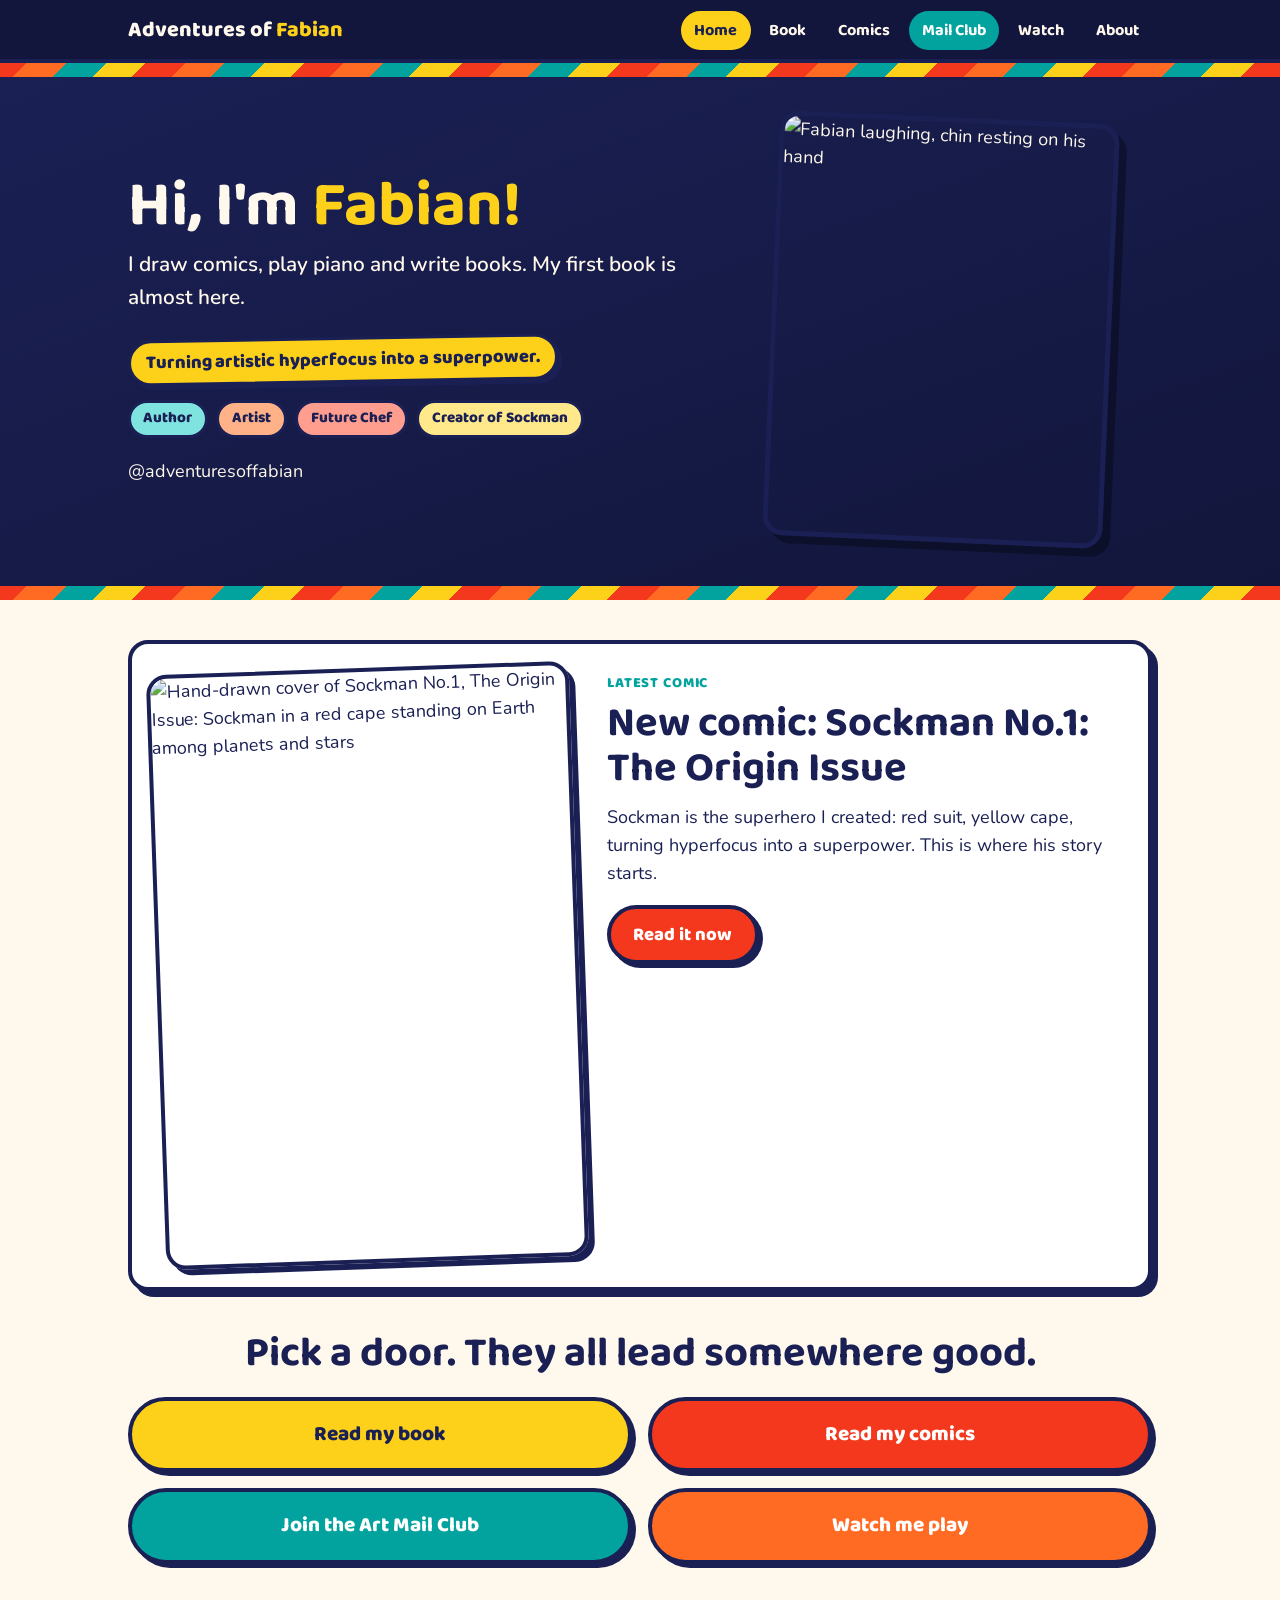
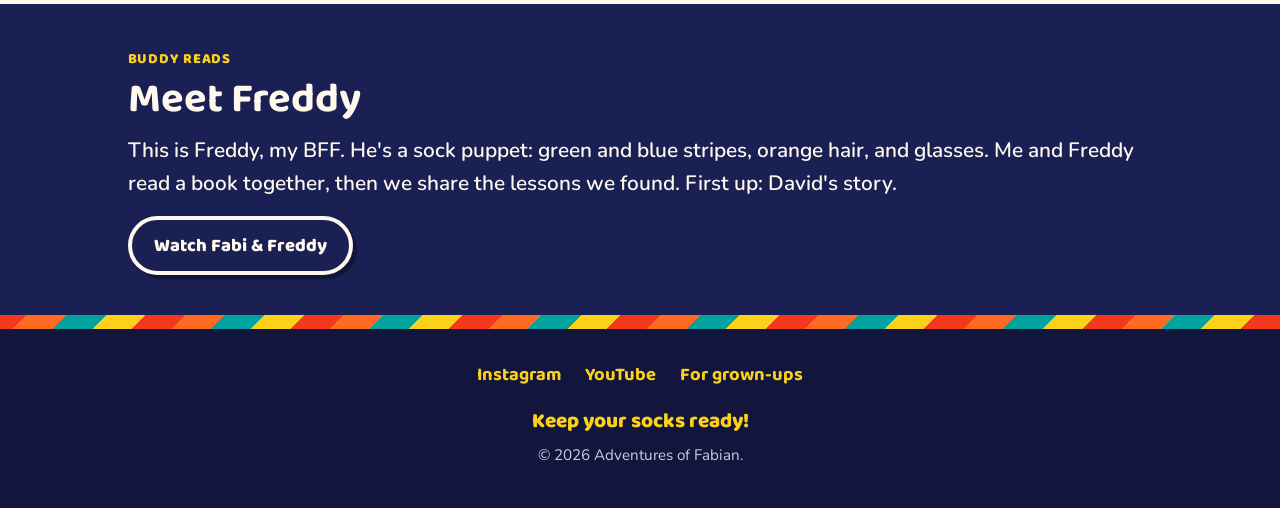
==== fabian/index.html @ 47131b20 "Add Adventures of Fabian site (7 pages, text files)" ====
<!DOCTYPE html>
<html lang="en">
<head>
  <meta charset="utf-8">
  <meta name="viewport" content="width=device-width, initial-scale=1">
  <title>Adventures of Fabian — Hi, I'm Fabian!</title>
  <meta name="description" content="Hi, I'm Fabian! Author, artist, future chef, and creator of Sockman. Read my comics, peek at my book, and join the Art Mail Club.">
  <link rel="preconnect" href="https://fonts.googleapis.com">
  <link rel="preconnect" href="https://fonts.gstatic.com" crossorigin>
  <link href="https://fonts.googleapis.com/css2?family=Baloo+2:wght@600;700;800&family=Nunito:ital,wght@0,400;0,600;0,700;0,800;1,600&display=swap" rel="stylesheet">
  <link rel="stylesheet" href="style.css">
</head>
<body>
  <header class="site-header">
    <div class="header-inner">
      <a class="brand" href="index.html">Adventures of <span>Fabian</span></a>
      <nav class="nav" aria-label="Main">
        <a href="index.html" aria-current="page">Home</a>
        <a href="book.html">Book</a>
        <a href="comics.html">Comics</a>
        <a href="mail-club.html" class="join">Mail Club</a>
        <a href="watch.html">Watch</a>
        <a href="about.html">About</a>
      </nav>
    </div>
  </header>
  <div class="stripe" aria-hidden="true"></div>

  <main>
    <section class="hero">
      <div class="wrap hero-grid">
        <div>
          <h1>Hi, I'm <span class="yellow">Fabian!</span></h1>
          <p class="lede">I draw comics, play piano and write books. My first book is almost here.</p>
          <span class="tagline">Turning artistic hyperfocus into a superpower.</span>
          <div class="chips" aria-label="What Fabian does">
            <span class="chip">Author</span>
            <span class="chip">Artist</span>
            <span class="chip">Future Chef</span>
            <span class="chip">Creator of Sockman</span>
          </div>
          <p>@adventuresoffabian</p>
        </div>
        <img class="hero-photo" src="assets/fabian-laughing.jpg" alt="Fabian laughing, chin resting on his hand" width="1152" height="2048">
      </div>
    </section>

    <div class="stripe" aria-hidden="true"></div>

    <section class="block">
      <div class="wrap">
        <div class="card lift">
          <div class="media-grid">
            <figure>
              <img class="framed rotate" src="assets/sockman-cover.jpg" alt="Hand-drawn cover of Sockman No.1, The Origin Issue: Sockman in a red cape standing on Earth among planets and stars" width="910" height="1287">
            </figure>
            <div>
              <span class="kicker">Latest comic</span>
              <h2>New comic: Sockman No.1: The Origin Issue</h2>
              <p>Sockman is the superhero I created: red suit, yellow cape, turning hyperfocus into a superpower. This is where his story starts.</p>
              <div class="btn-row">
                <a class="btn red" href="comics.html">Read it now</a>
              </div>
            </div>
          </div>
        </div>
      </div>
    </section>

    <section class="block" style="padding-top: 0;">
      <div class="wrap">
        <h2 style="text-align: center;">Pick a door. They all lead somewhere good.</h2>
        <div class="btn-grid" style="margin-top: 1.25rem;">
          <a class="btn yellow" href="book.html">Read my book</a>
          <a class="btn red" href="comics.html">Read my comics</a>
          <a class="btn teal" href="mail-club.html">Join the Art Mail Club</a>
          <a class="btn orange" href="watch.html">Watch me play</a>
        </div>
      </div>
    </section>

    <section class="block indigo">
      <div class="wrap">
        <span class="kicker" style="color: var(--yellow);">Buddy Reads</span>
        <h2>Meet Freddy</h2>
        <p class="lede">This is Freddy, my BFF. He's a sock puppet: green and blue stripes, orange hair, and glasses. Me and Freddy read a book together, then we share the lessons we found. First up: David's story.</p>
        <div class="btn-row">
          <a class="btn ghost" href="watch.html">Watch Fabi &amp; Freddy</a>
        </div>
      </div>
    </section>
  </main>

  <div class="stripe" aria-hidden="true"></div>
  <footer class="site-footer">
    <div class="wrap">
      <nav class="footer-links" aria-label="Footer">
        <a href="https://www.instagram.com/adventuresoffabian/" target="_blank" rel="noopener">Instagram</a>
        <a href="https://youtube.com/@theadventuresoffabian" target="_blank" rel="noopener">YouTube</a>
        <a href="grown-ups.html">For grown-ups</a>
      </nav>
      <p class="signoff">Keep your socks ready!</p>
      <p class="copyright">&copy; 2026 Adventures of Fabian.</p>
    </div>
  </footer>
</body>
</html>
---- fabian/style.css ----
/* Adventures of Fabian — shared styles
   Brand system from the fabian-s-website base: indigo / yellow / teal /
   red / orange / cream, Baloo 2 headings + Nunito body, thick indigo
   borders, hard offset shadows, sock-stripe dividers. */

:root {
  --indigo: #1a2054;
  --indigo-deep: #12163c;
  --yellow: #fdd11a;
  --orange: #ff6b23;
  --teal: #02a39e;
  --red: #f4381d;
  --cream: #fff8ec;
  --card: #ffffff;
  --muted: #454a7d;
  --ink: #1a2054;
  --chip-teal: #7fe3df;
  --chip-peach: #ffb287;
  --chip-pink: #ff9d8f;
  --perk-yellow: #ffe98a;
  --perk-teal: #9be8e5;
  --perk-peach: #ffc4a3;
  --shadow: 6px 6px 0 var(--indigo);
  --shadow-sm: 4px 4px 0 var(--indigo);
  --radius: 20px;
  --max: 1060px;
}

* { box-sizing: border-box; }

html { scroll-behavior: smooth; }

body {
  margin: 0;
  background: var(--cream);
  color: var(--ink);
  font-family: "Nunito", system-ui, -apple-system, "Segoe UI", sans-serif;
  font-size: 1.125rem;
  line-height: 1.55;
}

h1, h2, h3, .btn, .kicker, .chip, .nav a, .brand {
  font-family: "Baloo 2", "Nunito", system-ui, sans-serif;
}

h1 { font-size: clamp(2.4rem, 7vw, 4rem); line-height: 1.05; margin: 0 0 .5rem; }
h2 { font-size: clamp(1.8rem, 5vw, 2.6rem); line-height: 1.1; margin: 0 0 .75rem; }
h3 { font-size: 1.35rem; margin: 0 0 .5rem; }
p { margin: 0 0 1rem; }
p:last-child { margin-bottom: 0; }

a { color: var(--indigo); }
a:focus-visible, button:focus-visible, summary:focus-visible {
  outline: 4px solid var(--orange);
  outline-offset: 2px;
}

.wrap { max-width: var(--max); margin: 0 auto; padding: 0 1.1rem; }

/* Sock-stripe divider: repeating red / yellow / teal / orange bands */
.stripe {
  height: 14px;
  background: repeating-linear-gradient(
    -45deg,
    var(--red) 0 28px,
    var(--yellow) 28px 56px,
    var(--teal) 56px 84px,
    var(--orange) 84px 112px
  );
}

/* ---------- Header + nav ---------- */
.site-header {
  background: var(--indigo-deep);
  color: var(--cream);
  position: sticky;
  top: 0;
  z-index: 50;
  border-bottom: 4px solid var(--indigo);
}
.header-inner {
  max-width: var(--max);
  margin: 0 auto;
  padding: .7rem 1.1rem .55rem;
  display: flex;
  flex-wrap: wrap;
  align-items: center;
  gap: .4rem 1.25rem;
}
.brand {
  color: var(--cream);
  text-decoration: none;
  font-weight: 800;
  font-size: 1.35rem;
  line-height: 1.1;
  white-space: nowrap;
}
.brand span { color: var(--yellow); }
.nav {
  display: flex;
  gap: .35rem;
  flex-wrap: wrap;
  margin-left: auto;
}
.nav a {
  color: var(--cream);
  text-decoration: none;
  font-weight: 700;
  font-size: 1.02rem;
  padding: .3rem .7rem;
  border-radius: 999px;
  border: 2px solid transparent;
  white-space: nowrap;
}
.nav a:hover { background: rgba(255, 255, 255, .12); }
.nav a[aria-current="page"] {
  background: var(--yellow);
  color: var(--indigo);
  border-color: var(--yellow);
}
.nav a.join { background: var(--teal); color: #fff; }
.nav a.join:hover { background: #01857f; }

/* ---------- Hero / sections ---------- */
.hero {
  background: linear-gradient(160deg, var(--indigo) 0%, var(--indigo-deep) 100%);
  color: var(--cream);
  padding: 2.5rem 0 2.75rem;
}
.hero .yellow { color: var(--yellow); }
.hero-grid {
  display: grid;
  gap: 1.75rem;
  align-items: center;
}
@media (min-width: 760px) {
  .hero-grid { grid-template-columns: 1.15fr .85fr; }
}
.hero-photo {
  width: min(100%, 340px);
  aspect-ratio: 4 / 5;
  object-fit: cover;
  object-position: center 30%;
  margin: 0 auto;
  border: 5px solid var(--indigo);
  border-radius: var(--radius);
  box-shadow: 8px 8px 0 rgba(0, 0, 0, .35);
  transform: rotate(2.5deg);
  display: block;
}
.lede { font-size: 1.3rem; font-weight: 600; }
.tagline {
  display: inline-block;
  margin-top: .5rem;
  background: var(--yellow);
  color: var(--indigo);
  font-family: "Baloo 2", sans-serif;
  font-weight: 800;
  font-size: 1.15rem;
  padding: .35rem .9rem;
  border: 3px solid var(--indigo);
  border-radius: 999px;
  box-shadow: var(--shadow-sm);
  transform: rotate(-1deg);
}

.chips { display: flex; flex-wrap: wrap; gap: .5rem; margin: 1.1rem 0 1.25rem; }
.chip {
  font-weight: 800;
  font-size: .95rem;
  padding: .25rem .8rem;
  border: 3px solid var(--indigo);
  border-radius: 999px;
  color: var(--indigo);
}
.chip:nth-child(4n+1) { background: var(--chip-teal); }
.chip:nth-child(4n+2) { background: var(--chip-peach); }
.chip:nth-child(4n+3) { background: var(--chip-pink); }
.chip:nth-child(4n+4) { background: var(--perk-yellow); }

section.block { padding: 2.5rem 0; }
section.block.yellow { background: var(--yellow); }
section.block.indigo { background: var(--indigo); color: var(--cream); }
section.block.indigo h2, section.block.indigo h3 { color: var(--cream); }
section.block.indigo .muted { color: #c9cdea; }

.kicker {
  display: inline-block;
  font-weight: 800;
  letter-spacing: .06em;
  text-transform: uppercase;
  font-size: .9rem;
  margin-bottom: .4rem;
  color: var(--teal);
}
.muted { color: var(--muted); }

/* ---------- Cards + buttons ---------- */
.card {
  background: var(--card);
  border: 4px solid var(--indigo);
  border-radius: var(--radius);
  box-shadow: var(--shadow);
  padding: 1.5rem;
}
.card.lift { transition: transform .15s ease, box-shadow .15s ease; }
.card.lift:hover { transform: translateY(-4px); box-shadow: 8px 10px 0 var(--indigo); }

.btn {
  display: inline-block;
  font-weight: 800;
  font-size: 1.15rem;
  text-decoration: none;
  text-align: center;
  padding: .7rem 1.4rem;
  border: 4px solid var(--indigo);
  border-radius: 999px;
  box-shadow: var(--shadow-sm);
  cursor: pointer;
  transition: transform .12s ease, box-shadow .12s ease;
}
.btn:hover { transform: translateY(-2px); box-shadow: 6px 6px 0 var(--indigo); }
.btn:active { transform: translateY(1px); box-shadow: 2px 2px 0 var(--indigo); }
.btn.yellow { background: var(--yellow); color: var(--indigo); }
.btn.teal { background: var(--teal); color: #fff; }
.btn.red { background: var(--red); color: #fff; }
.btn.orange { background: var(--orange); color: #fff; }
.btn.cream { background: var(--cream); color: var(--indigo); }
.btn.ghost {
  background: transparent;
  color: var(--cream);
  border-color: var(--cream);
  box-shadow: 4px 4px 0 rgba(0, 0, 0, .35);
}
.btn-row { display: flex; flex-wrap: wrap; gap: .8rem; margin-top: 1.1rem; }

.btn-grid {
  display: grid;
  gap: 1rem;
  grid-template-columns: 1fr;
}
@media (min-width: 620px) {
  .btn-grid { grid-template-columns: 1fr 1fr; }
}
.btn-grid .btn {
  font-size: 1.3rem;
  padding: 1.1rem 1rem;
}

.badge {
  display: inline-block;
  font-family: "Baloo 2", sans-serif;
  font-weight: 800;
  background: var(--red);
  color: #fff;
  border: 3px solid var(--indigo);
  border-radius: 999px;
  padding: .2rem .9rem;
  box-shadow: var(--shadow-sm);
  transform: rotate(-2deg);
}

.coming-soon {
  border: 4px dashed var(--indigo);
  border-radius: var(--radius);
  padding: 1.25rem 1.5rem;
  background: rgba(255, 255, 255, .6);
}
.coming-soon h3 { margin-bottom: .25rem; }

/* ---------- Media ---------- */
figure { margin: 0; }
img { max-width: 100%; height: auto; }
.framed {
  border: 4px solid var(--indigo);
  border-radius: var(--radius);
  box-shadow: var(--shadow);
  display: block;
}
.framed.rotate { transform: rotate(-2deg); }
figcaption {
  font-family: "Baloo 2", sans-serif;
  font-weight: 700;
  text-align: center;
  margin-top: .7rem;
  color: var(--muted);
}

.media-grid {
  display: grid;
  gap: 1.75rem;
  align-items: start;
}
@media (min-width: 760px) {
  .media-grid { grid-template-columns: .9fr 1.1fr; }
  .media-grid.flip { grid-template-columns: 1.1fr .9fr; }
}
.media-grid img { width: 100%; }

.video-card { max-width: 420px; margin: 0 auto; }
video {
  width: 100%;
  display: block;
  border: 4px solid var(--indigo);
  border-radius: var(--radius);
  box-shadow: var(--shadow);
  background: #000;
}
.video-grid {
  display: grid;
  gap: 2rem;
  grid-template-columns: 1fr;
}
@media (min-width: 760px) {
  .video-grid { grid-template-columns: 1fr 1fr; }
}
.video-grid .span { grid-column: 1 / -1; }

.yt-wrap {
  position: relative;
  width: 100%;
  max-width: 720px;
  margin: 0 auto;
  aspect-ratio: 16 / 9;
  border: 4px solid var(--indigo);
  border-radius: var(--radius);
  box-shadow: var(--shadow);
  overflow: hidden;
  background: #000;
}
.yt-wrap iframe {
  position: absolute;
  inset: 0;
  width: 100%;
  height: 100%;
  border: 0;
}

/* ---------- Carousel ---------- */
.carousel { position: relative; max-width: 560px; margin-inline: auto; }
.carousel-track {
  display: flex;
  gap: 1.25rem;
  overflow-x: auto;
  scroll-snap-type: x mandatory;
  scroll-behavior: smooth;
  padding: .5rem .5rem 1rem;
  -webkit-overflow-scrolling: touch;
}
.carousel-track figure {
  flex: 0 0 100%;
  scroll-snap-align: start;
}
.carousel-track img {
  width: 100%;
  border: 4px solid var(--indigo);
  border-radius: var(--radius);
  box-shadow: var(--shadow);
}
.carousel-controls {
  display: flex;
  align-items: center;
  justify-content: center;
  gap: 1rem;
  margin-top: .5rem;
}
.carousel-btn {
  font-family: "Baloo 2", sans-serif;
  font-weight: 800;
  font-size: 1.1rem;
  background: var(--yellow);
  color: var(--indigo);
  border: 4px solid var(--indigo);
  border-radius: 999px;
  box-shadow: var(--shadow-sm);
  padding: .4rem 1.1rem;
  cursor: pointer;
}
.carousel-btn:hover { transform: translateY(-2px); }
.carousel-btn:disabled { opacity: .45; cursor: default; transform: none; }
.dots { display: flex; gap: .5rem; }
.dot {
  width: 16px;
  height: 16px;
  border-radius: 50%;
  border: 3px solid var(--indigo);
  background: #fff;
  cursor: pointer;
  padding: 0;
}
.dot[aria-current="true"] { background: var(--teal); }

/* ---------- Lists ---------- */
.lessons {
  list-style: none;
  counter-reset: lesson;
  padding: 0;
  margin: 0;
  display: grid;
  gap: .7rem;
}
.lessons li {
  counter-increment: lesson;
  background: var(--card);
  border: 3px solid var(--indigo);
  border-radius: 14px;
  padding: .7rem 1rem .7rem 3.2rem;
  position: relative;
  font-weight: 600;
}
.lessons li::before {
  content: counter(lesson);
  position: absolute;
  left: .8rem;
  top: 50%;
  transform: translateY(-50%);
  font-family: "Baloo 2", sans-serif;
  font-weight: 800;
  font-size: 1.3rem;
  background: var(--yellow);
  color: var(--indigo);
  width: 1.9rem;
  height: 1.9rem;
  line-height: 1.9rem;
  text-align: center;
  border: 3px solid var(--indigo);
  border-radius: 50%;
}

.perks { list-style: none; padding: 0; margin: 0 0 1rem; display: grid; gap: .6rem; }
.perks li {
  font-weight: 700;
  padding: .6rem 1rem;
  border: 3px solid var(--indigo);
  border-radius: 12px;
}
.perks li:nth-child(3n+1) { background: var(--perk-yellow); }
.perks li:nth-child(3n+2) { background: var(--perk-teal); }
.perks li:nth-child(3n+3) { background: var(--perk-peach); }

.form-frame {
  width: 100%;
  height: 820px;
  border: 4px solid var(--indigo);
  border-radius: var(--radius);
  box-shadow: var(--shadow);
  background: #fff;
}

.price-row { display: flex; flex-wrap: wrap; gap: 1rem; margin: 1.1rem 0; }
.price-card {
  flex: 1 1 200px;
  background: var(--card);
  border: 4px solid var(--indigo);
  border-radius: var(--radius);
  box-shadow: var(--shadow-sm);
  padding: 1rem 1.25rem;
  text-align: center;
}
.price-card .format { font-family: "Baloo 2", sans-serif; font-weight: 800; font-size: 1.2rem; }
.price-card .price { font-family: "Baloo 2", sans-serif; font-weight: 800; font-size: 1.9rem; color: var(--teal); }

.prompt-line {
  font-family: "Baloo 2", sans-serif;
  font-weight: 800;
  font-size: 1.35rem;
  text-align: center;
  background: var(--perk-yellow);
  border: 4px solid var(--indigo);
  border-radius: var(--radius);
  box-shadow: var(--shadow);
  padding: 1.25rem 1.5rem;
  transform: rotate(-.6deg);
}
.prompt-line a { color: var(--indigo); }

.draft-banner {
  background: var(--red);
  color: #fff;
  font-family: "Baloo 2", sans-serif;
  font-weight: 800;
  text-align: center;
  padding: .7rem 1rem;
  border: 4px solid var(--indigo);
  border-radius: var(--radius);
  box-shadow: var(--shadow-sm);
  margin-bottom: 1.5rem;
}

/* ---------- Footer ---------- */
.site-footer {
  background: var(--indigo-deep);
  color: var(--cream);
  padding: 2rem 0 2.5rem;
  text-align: center;
}
.site-footer a { color: var(--yellow); font-weight: 700; }
.footer-links {
  display: flex;
  flex-wrap: wrap;
  justify-content: center;
  gap: .6rem 1.5rem;
  margin-bottom: 1rem;
  font-family: "Baloo 2", sans-serif;
  font-weight: 700;
  font-size: 1.15rem;
}
.footer-links a { text-decoration: none; }
.footer-links a:hover { text-decoration: underline; }
.signoff {
  font-family: "Baloo 2", sans-serif;
  font-weight: 800;
  font-size: 1.3rem;
  color: var(--yellow);
  margin-bottom: .4rem;
}
.copyright { color: #c9cdea; font-size: .95rem; margin: 0; }

/* ---------- Dark mode (base site parity) ---------- */
@media (prefers-color-scheme: dark) {
  :root {
    --cream: #12163c;
    --card: #1e2563;
    --ink: #fff8ec;
    --muted: #c9cdea;
    --shadow: 6px 6px 0 #fdd11a;
    --shadow-sm: 4px 4px 0 #fdd11a;
  }
  .chip, .tagline, .price-card .price { color: var(--indigo); }
  .coming-soon { background: rgba(255, 255, 255, .08); }
  section.block.yellow { background: #8a6d00; }
  section.block.yellow h2, section.block.yellow p { color: #fff8ec; }
}

/* ---------- Reduced motion ---------- */
@media (prefers-reduced-motion: reduce) {
  html { scroll-behavior: auto; }
  *, *::before, *::after {
    transition: none !important;
    animation: none !important;
  }
  .hero-photo, .tagline, .badge, .prompt-line, .framed.rotate { transform: none !important; }
  .carousel-track { scroll-behavior: auto; }
}
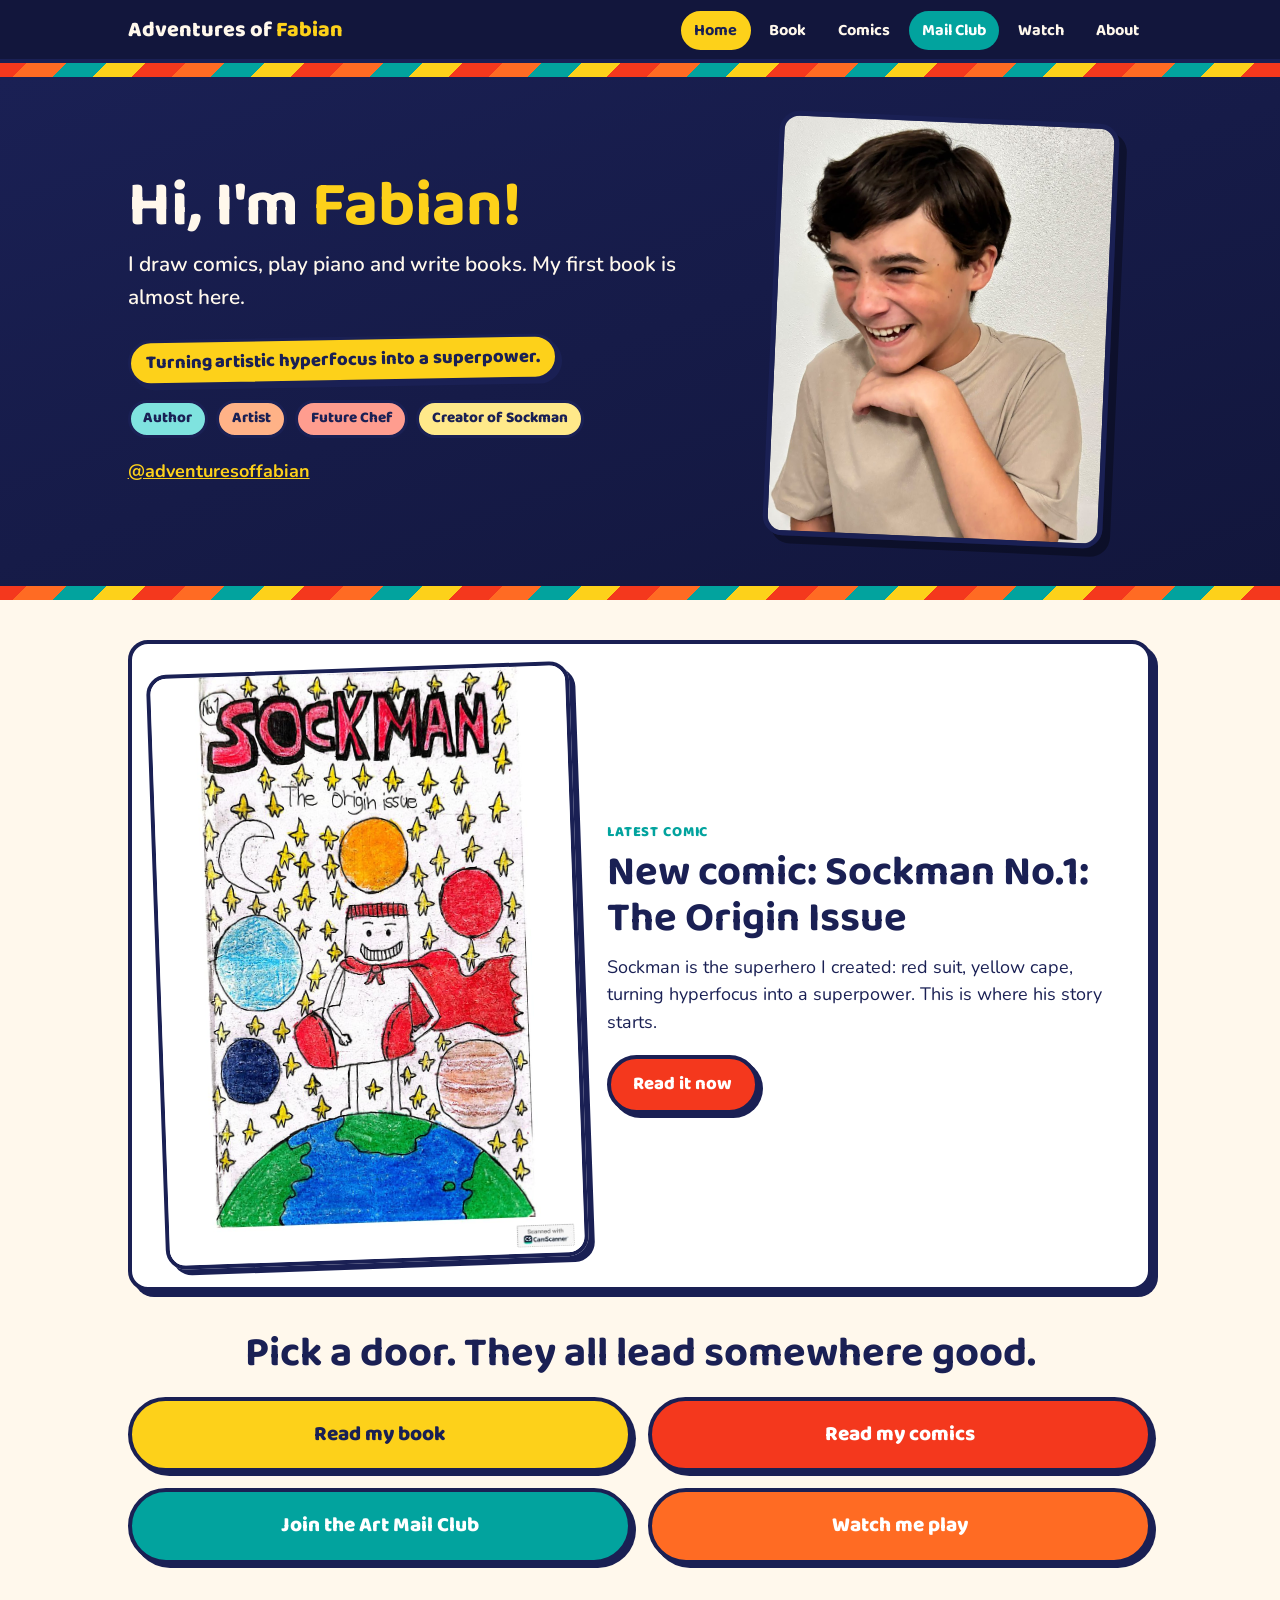
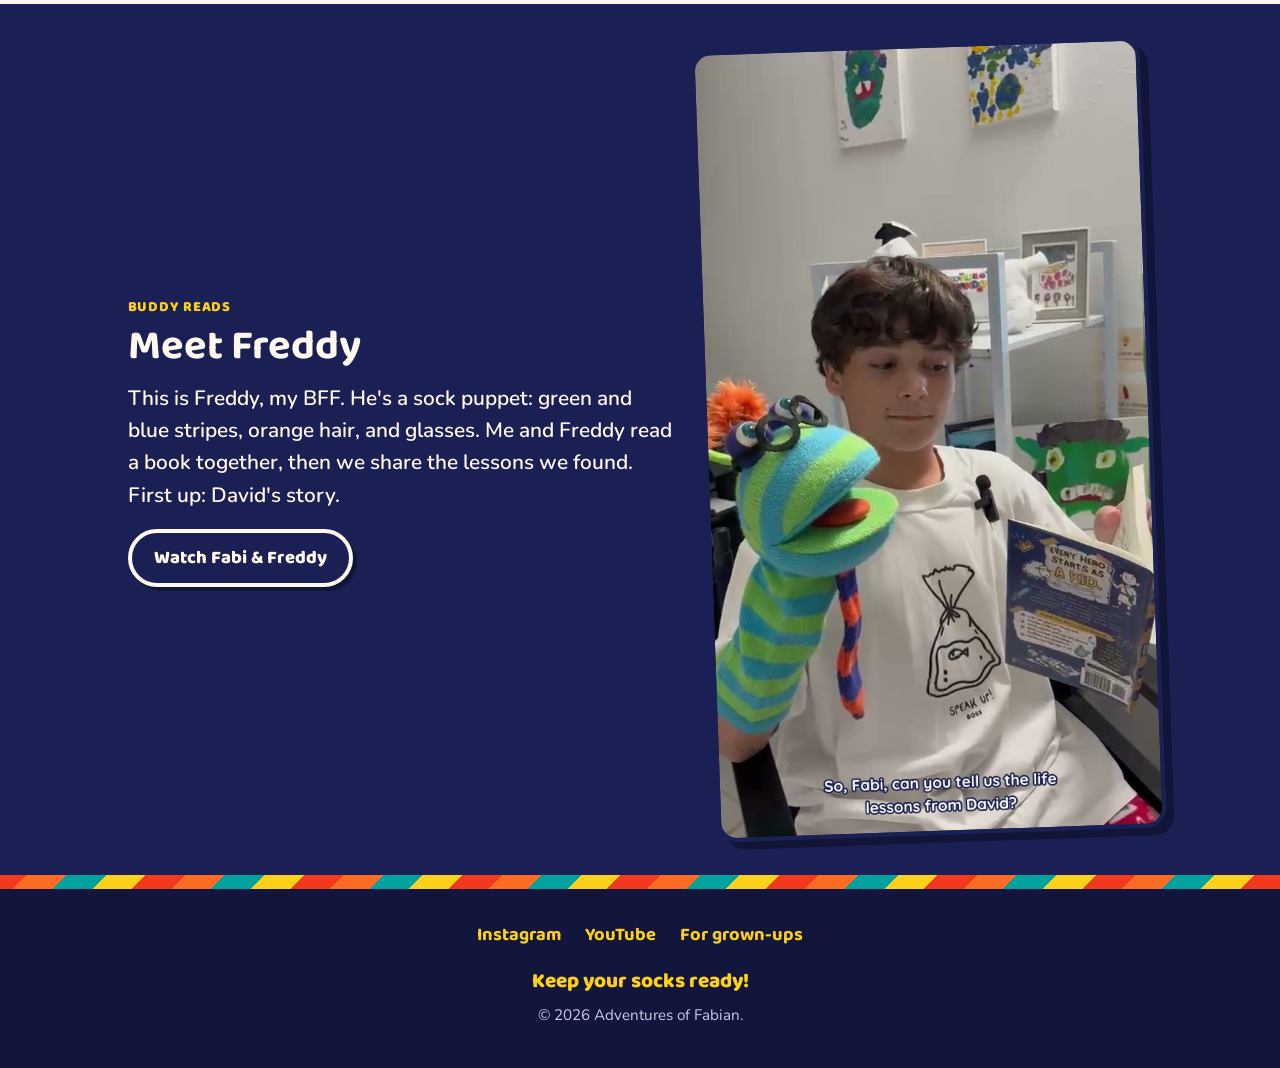
==== commit 62f62880: "Fabian site UX/UI pass: mobile header, carousel height sync, jump nav, Freddy photo, handle link" ====
--- a/fabian/index.html
+++ b/fabian/index.html
@@ -39,7 +39,7 @@
             <span class="chip">Future Chef</span>
             <span class="chip">Creator of Sockman</span>
           </div>
-          <p>@adventuresoffabian</p>
+          <p><a class="handle" href="https://www.instagram.com/adventuresoffabian/" target="_blank" rel="noopener">@adventuresoffabian</a></p>
         </div>
         <img class="hero-photo" src="assets/fabian-laughing.jpg" alt="Fabian laughing, chin resting on his hand" width="1152" height="2048">
       </div>
@@ -81,11 +81,18 @@
 
     <section class="block indigo">
       <div class="wrap">
-        <span class="kicker" style="color: var(--yellow);">Buddy Reads</span>
-        <h2>Meet Freddy</h2>
-        <p class="lede">This is Freddy, my BFF. He's a sock puppet: green and blue stripes, orange hair, and glasses. Me and Freddy read a book together, then we share the lessons we found. First up: David's story.</p>
-        <div class="btn-row">
-          <a class="btn ghost" href="watch.html">Watch Fabi &amp; Freddy</a>
+        <div class="media-grid flip">
+          <div>
+            <span class="kicker" style="color: var(--yellow);">Buddy Reads</span>
+            <h2>Meet Freddy</h2>
+            <p class="lede">This is Freddy, my BFF. He's a sock puppet: green and blue stripes, orange hair, and glasses. Me and Freddy read a book together, then we share the lessons we found. First up: David's story.</p>
+            <div class="btn-row">
+              <a class="btn ghost" href="watch.html">Watch Fabi &amp; Freddy</a>
+            </div>
+          </div>
+          <figure>
+            <img class="framed rotate freddy-photo" src="assets/poster-short.jpg" alt="Fabian and Freddy the sock puppet holding up David's Secret Diary" width="576" height="1024">
+          </figure>
         </div>
       </div>
     </section>
--- a/fabian/style.css
+++ b/fabian/style.css
@@ -121,6 +121,13 @@
 .nav a.join { background: var(--teal); color: #fff; }
 .nav a.join:hover { background: #01857f; }
 
+/* On phones the two-row header would eat ~110px of sticky viewport —
+   let it scroll away; the sticky bar stays on desktop. */
+@media (max-width: 759px) {
+  .site-header { position: static; }
+  .header-inner { padding: .6rem 1.1rem .5rem; }
+}
+
 /* ---------- Hero / sections ---------- */
 .hero {
   background: linear-gradient(160deg, var(--indigo) 0%, var(--indigo-deep) 100%);
@@ -128,6 +135,7 @@
   padding: 2.5rem 0 2.75rem;
 }
 .hero .yellow { color: var(--yellow); }
+.hero a.handle { color: var(--yellow); font-weight: 700; }
 .hero-grid {
   display: grid;
   gap: 1.75rem;
@@ -162,6 +170,9 @@
   border-radius: 999px;
   box-shadow: var(--shadow-sm);
   transform: rotate(-1deg);
+}
+@media (max-width: 480px) {
+  .tagline { font-size: 1.02rem; }
 }
 
 .chips { display: flex; flex-wrap: wrap; gap: .5rem; margin: 1.1rem 0 1.25rem; }
@@ -292,7 +303,7 @@
   align-items: start;
 }
 @media (min-width: 760px) {
-  .media-grid { grid-template-columns: .9fr 1.1fr; }
+  .media-grid { grid-template-columns: .9fr 1.1fr; align-items: center; }
   .media-grid.flip { grid-template-columns: 1.1fr .9fr; }
 }
 .media-grid img { width: 100%; }
@@ -337,7 +348,7 @@
 }
 
 /* ---------- Carousel ---------- */
-.carousel { position: relative; max-width: 560px; margin-inline: auto; }
+.carousel { position: relative; max-width: 480px; margin-inline: auto; }
 .carousel-track {
   display: flex;
   gap: 1.25rem;
@@ -346,6 +357,8 @@
   scroll-behavior: smooth;
   padding: .5rem .5rem 1rem;
   -webkit-overflow-scrolling: touch;
+  align-items: flex-start;
+  transition: height .25s ease;
 }
 .carousel-track figure {
   flex: 0 0 100%;
@@ -375,13 +388,15 @@
   box-shadow: var(--shadow-sm);
   padding: .4rem 1.1rem;
   cursor: pointer;
+  white-space: nowrap;
+  flex-shrink: 0;
 }
 .carousel-btn:hover { transform: translateY(-2px); }
 .carousel-btn:disabled { opacity: .45; cursor: default; transform: none; }
-.dots { display: flex; gap: .5rem; }
+.dots { display: flex; gap: .6rem; }
 .dot {
-  width: 16px;
-  height: 16px;
+  width: 22px;
+  height: 22px;
   border-radius: 50%;
   border: 3px solid var(--indigo);
   background: #fff;
@@ -389,6 +404,30 @@
   padding: 0;
 }
 .dot[aria-current="true"] { background: var(--teal); }
+
+/* ---------- Jump nav (Watch page) ---------- */
+.jump-nav { display: flex; flex-wrap: wrap; gap: .5rem; margin-top: 1.1rem; }
+.jump-nav a {
+  font-family: "Baloo 2", sans-serif;
+  font-weight: 800;
+  font-size: 1rem;
+  color: var(--indigo);
+  background: #fff;
+  border: 3px solid var(--indigo);
+  border-radius: 999px;
+  padding: .3rem .9rem;
+  text-decoration: none;
+  box-shadow: var(--shadow-sm);
+}
+.jump-nav a:hover { background: var(--yellow); }
+section[id] { scroll-margin-top: 90px; }
+
+/* Freddy portrait on Home: capped so it never dominates the section */
+.freddy-photo {
+  width: min(100%, 280px);
+  margin: 0 auto;
+  box-shadow: 8px 8px 0 rgba(0, 0, 0, .35);
+}
 
 /* ---------- Lists ---------- */
 .lessons {
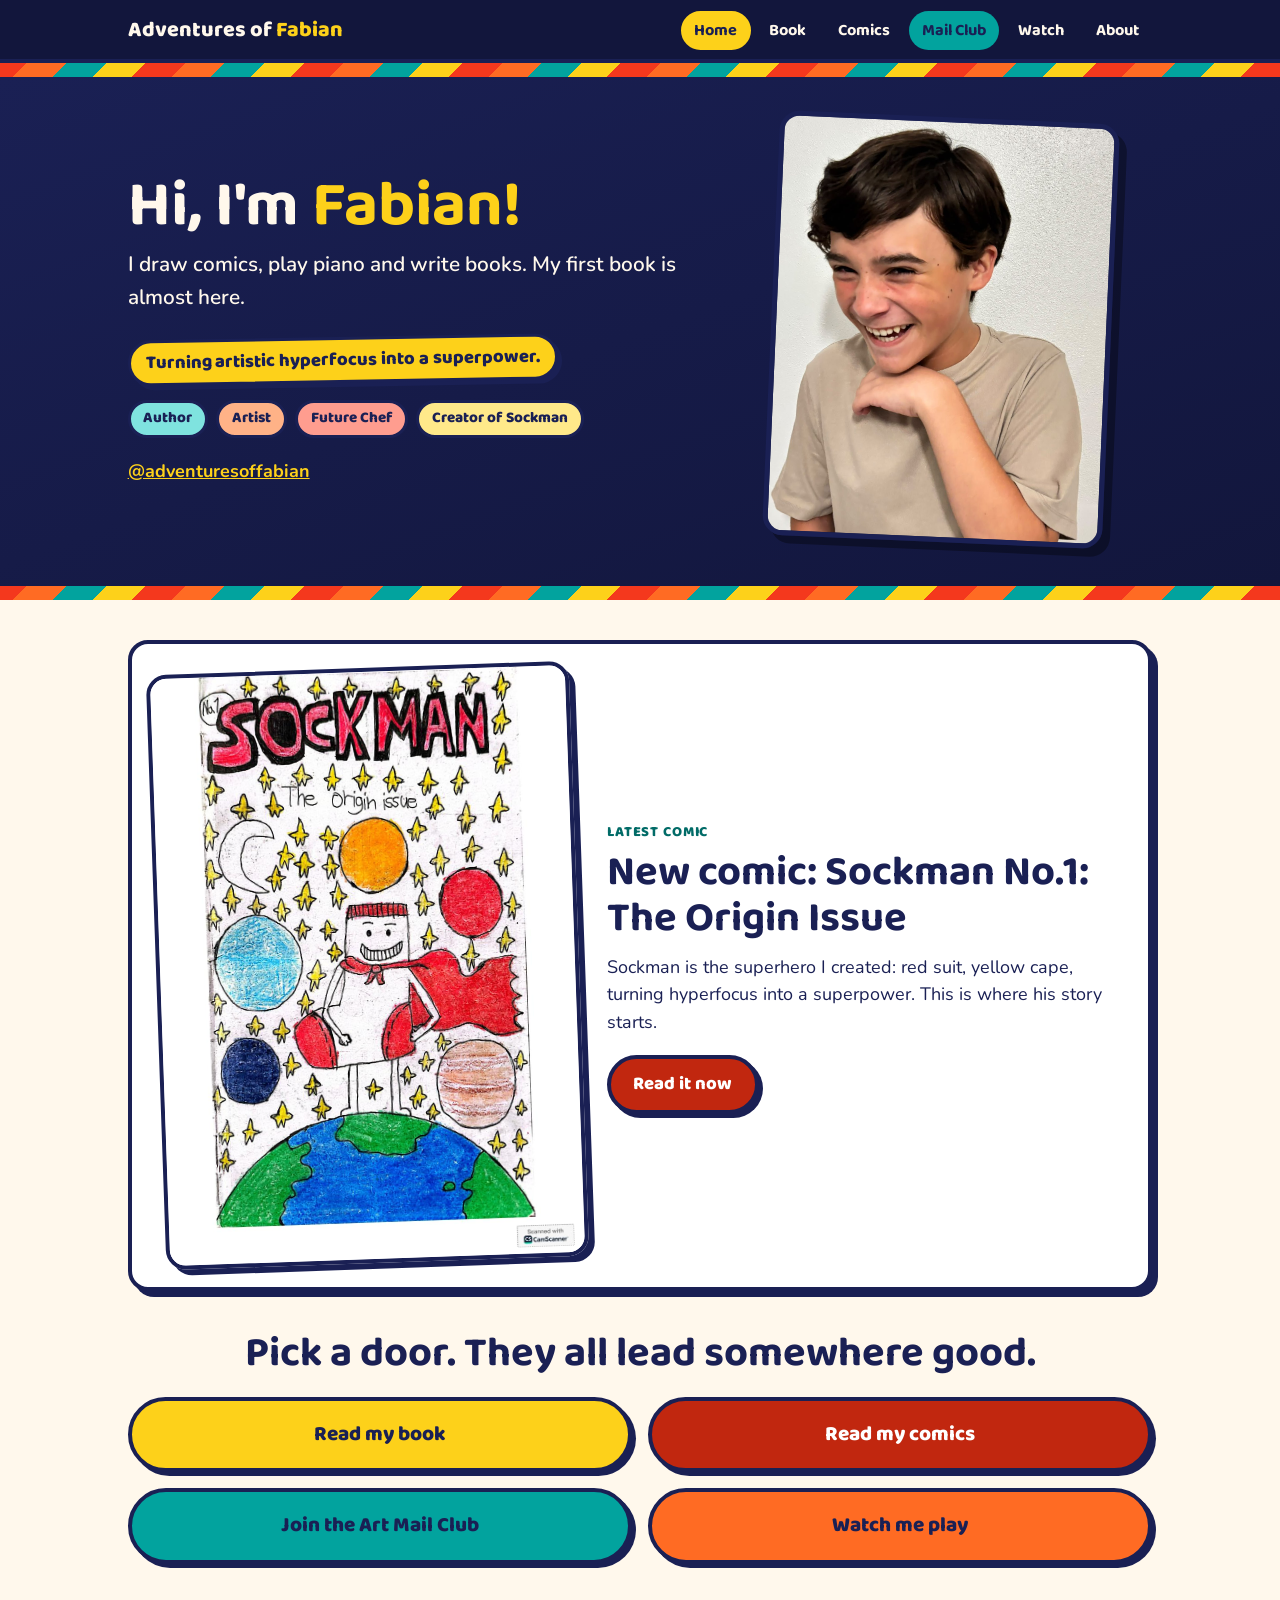
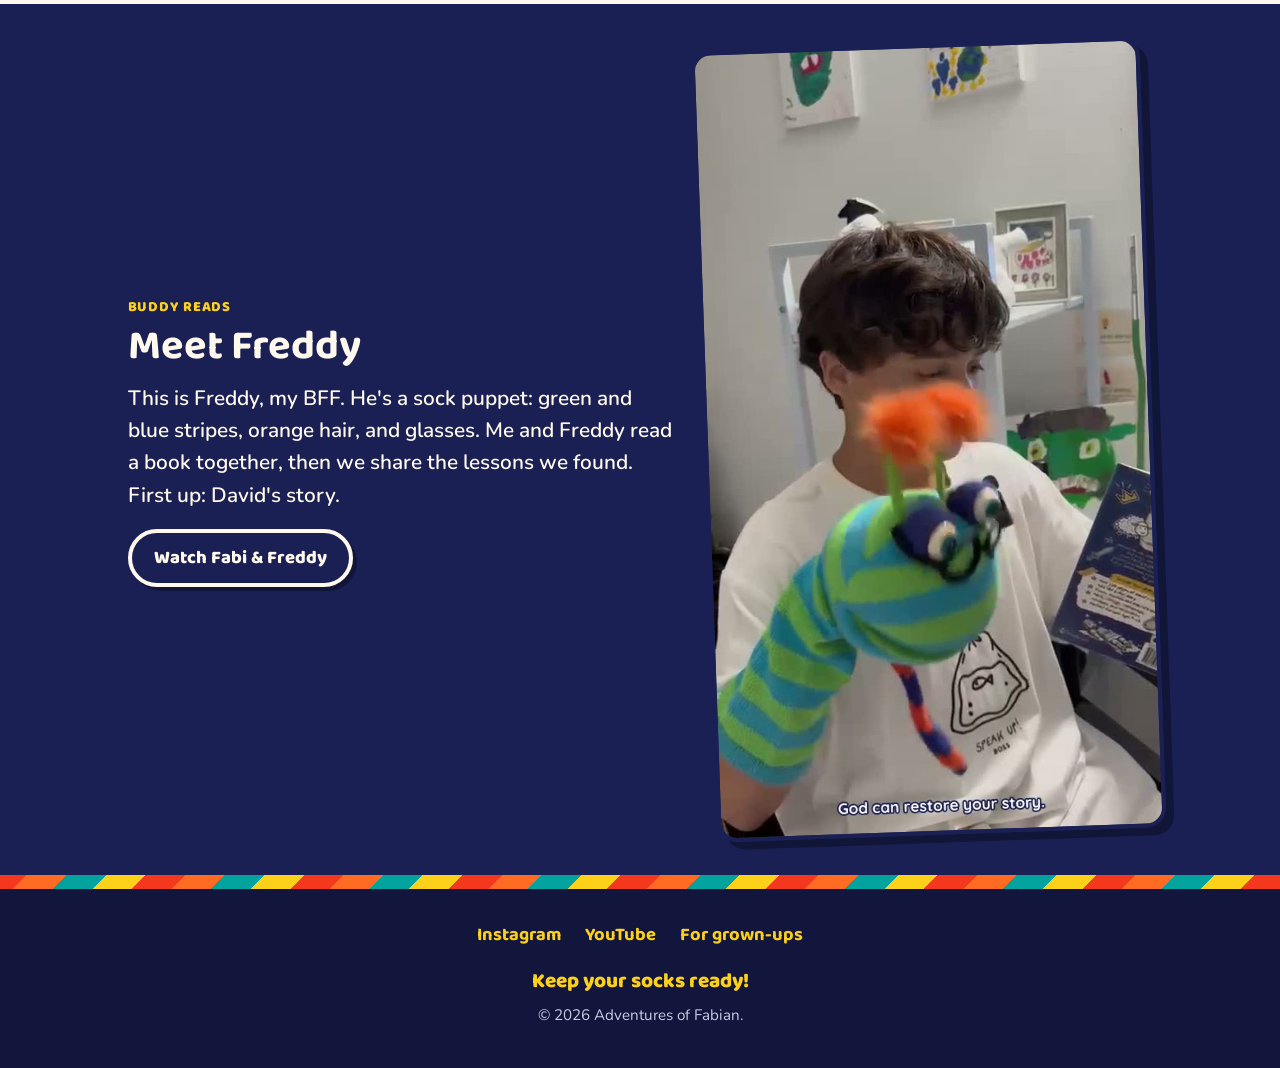
==== commit e3a47369: "Fabian site: dark-mode readability — header/nav/hero/indigo sections keep light text, video+form fal" ====
--- a/fabian/index.html
+++ b/fabian/index.html
@@ -8,7 +8,7 @@
   <link rel="preconnect" href="https://fonts.googleapis.com">
   <link rel="preconnect" href="https://fonts.gstatic.com" crossorigin>
   <link href="https://fonts.googleapis.com/css2?family=Baloo+2:wght@600;700;800&family=Nunito:ital,wght@0,400;0,600;0,700;0,800;1,600&display=swap" rel="stylesheet">
-  <link rel="stylesheet" href="style.css">
+  <link rel="stylesheet" href="style.css?v=2">
 </head>
 <body>
   <header class="site-header">
--- a/fabian/style.css
+++ b/fabian/style.css
@@ -9,7 +9,9 @@
   --yellow: #fdd11a;
   --orange: #ff6b23;
   --teal: #02a39e;
+  --teal-dark: #016b67; /* text on light grounds: 6.0:1 on cream (teal was 2.9:1) */
   --red: #f4381d;
+  --red-dark: #c1270f; /* white text on it: 5.9:1 (red was 3.9:1) */
   --cream: #fff8ec;
   --card: #ffffff;
   --muted: #454a7d;
@@ -118,8 +120,8 @@
   color: var(--indigo);
   border-color: var(--yellow);
 }
-.nav a.join { background: var(--teal); color: #fff; }
-.nav a.join:hover { background: #01857f; }
+.nav a.join { background: var(--teal); color: var(--indigo); }
+.nav a.join:hover { background: #00b5af; }
 
 /* On phones the two-row header would eat ~110px of sticky viewport —
    let it scroll away; the sticky bar stays on desktop. */
@@ -202,7 +204,7 @@
   text-transform: uppercase;
   font-size: .9rem;
   margin-bottom: .4rem;
-  color: var(--teal);
+  color: var(--teal-dark);
 }
 .muted { color: var(--muted); }
 
@@ -233,9 +235,9 @@
 .btn:hover { transform: translateY(-2px); box-shadow: 6px 6px 0 var(--indigo); }
 .btn:active { transform: translateY(1px); box-shadow: 2px 2px 0 var(--indigo); }
 .btn.yellow { background: var(--yellow); color: var(--indigo); }
-.btn.teal { background: var(--teal); color: #fff; }
-.btn.red { background: var(--red); color: #fff; }
-.btn.orange { background: var(--orange); color: #fff; }
+.btn.teal { background: var(--teal); color: var(--indigo); }
+.btn.red { background: var(--red-dark); color: #fff; }
+.btn.orange { background: var(--orange); color: var(--indigo); }
 .btn.cream { background: var(--cream); color: var(--indigo); }
 .btn.ghost {
   background: transparent;
@@ -262,7 +264,7 @@
   display: inline-block;
   font-family: "Baloo 2", sans-serif;
   font-weight: 800;
-  background: var(--red);
+  background: var(--red-dark);
   color: #fff;
   border: 3px solid var(--indigo);
   border-radius: 999px;
@@ -316,7 +318,9 @@
   border-radius: var(--radius);
   box-shadow: var(--shadow);
   background: #000;
-}
+  color: #fff8ec; /* fallback text, shown only if the video cannot play */
+}
+video a { color: var(--yellow); }
 .video-grid {
   display: grid;
   gap: 2rem;
@@ -392,7 +396,7 @@
   flex-shrink: 0;
 }
 .carousel-btn:hover { transform: translateY(-2px); }
-.carousel-btn:disabled { opacity: .45; cursor: default; transform: none; }
+.carousel-btn:disabled { opacity: .6; cursor: default; transform: none; }
 .dots { display: flex; gap: .6rem; }
 .dot {
   width: 22px;
@@ -469,6 +473,7 @@
 .perks { list-style: none; padding: 0; margin: 0 0 1rem; display: grid; gap: .6rem; }
 .perks li {
   font-weight: 700;
+  color: var(--indigo); /* explicit: pastel grounds stay light in dark mode */
   padding: .6rem 1rem;
   border: 3px solid var(--indigo);
   border-radius: 12px;
@@ -484,6 +489,7 @@
   border-radius: var(--radius);
   box-shadow: var(--shadow);
   background: #fff;
+  color: var(--indigo); /* fallback text, shown only if the form cannot load */
 }
 
 .price-row { display: flex; flex-wrap: wrap; gap: 1rem; margin: 1.1rem 0; }
@@ -497,13 +503,14 @@
   text-align: center;
 }
 .price-card .format { font-family: "Baloo 2", sans-serif; font-weight: 800; font-size: 1.2rem; }
-.price-card .price { font-family: "Baloo 2", sans-serif; font-weight: 800; font-size: 1.9rem; color: var(--teal); }
+.price-card .price { font-family: "Baloo 2", sans-serif; font-weight: 800; font-size: 1.9rem; color: var(--teal-dark); }
 
 .prompt-line {
   font-family: "Baloo 2", sans-serif;
   font-weight: 800;
   font-size: 1.35rem;
   text-align: center;
+  color: var(--indigo); /* explicit: yellow ground stays light in dark mode */
   background: var(--perk-yellow);
   border: 4px solid var(--indigo);
   border-radius: var(--radius);
@@ -514,7 +521,7 @@
 .prompt-line a { color: var(--indigo); }
 
 .draft-banner {
-  background: var(--red);
+  background: var(--red-dark);
   color: #fff;
   font-family: "Baloo 2", sans-serif;
   font-weight: 800;
@@ -565,7 +572,21 @@
     --shadow: 6px 6px 0 #fdd11a;
     --shadow-sm: 4px 4px 0 #fdd11a;
   }
-  .chip, .tagline, .price-card .price { color: var(--indigo); }
+  .chip, .tagline { color: var(--indigo); }
+  /* Light grounds keep dark text; dark grounds get light text — nothing
+     inherits the flipped body ink across a mismatched background. */
+  .kicker { color: var(--chip-teal); }
+  .price-card .price { color: var(--chip-teal); }
+  .btn.cream { background: #fff8ec; color: var(--indigo); }
+  a { color: var(--yellow); }
+  /* Text on grounds that do NOT flip in dark mode keeps a fixed light
+     color: var(--cream) flips dark, so it can never be used for text on
+     the header, hero, indigo sections, footer, or the ghost button. */
+  .site-header, .brand, .nav a, .hero,
+  section.block.indigo, section.block.indigo h2, section.block.indigo h3,
+  .site-footer { color: #fff8ec; }
+  .btn.ghost { color: #fff8ec; border-color: #fff8ec; }
+  section.block.yellow figcaption { color: #fff8ec; }
   .coming-soon { background: rgba(255, 255, 255, .08); }
   section.block.yellow { background: #8a6d00; }
   section.block.yellow h2, section.block.yellow p { color: #fff8ec; }
